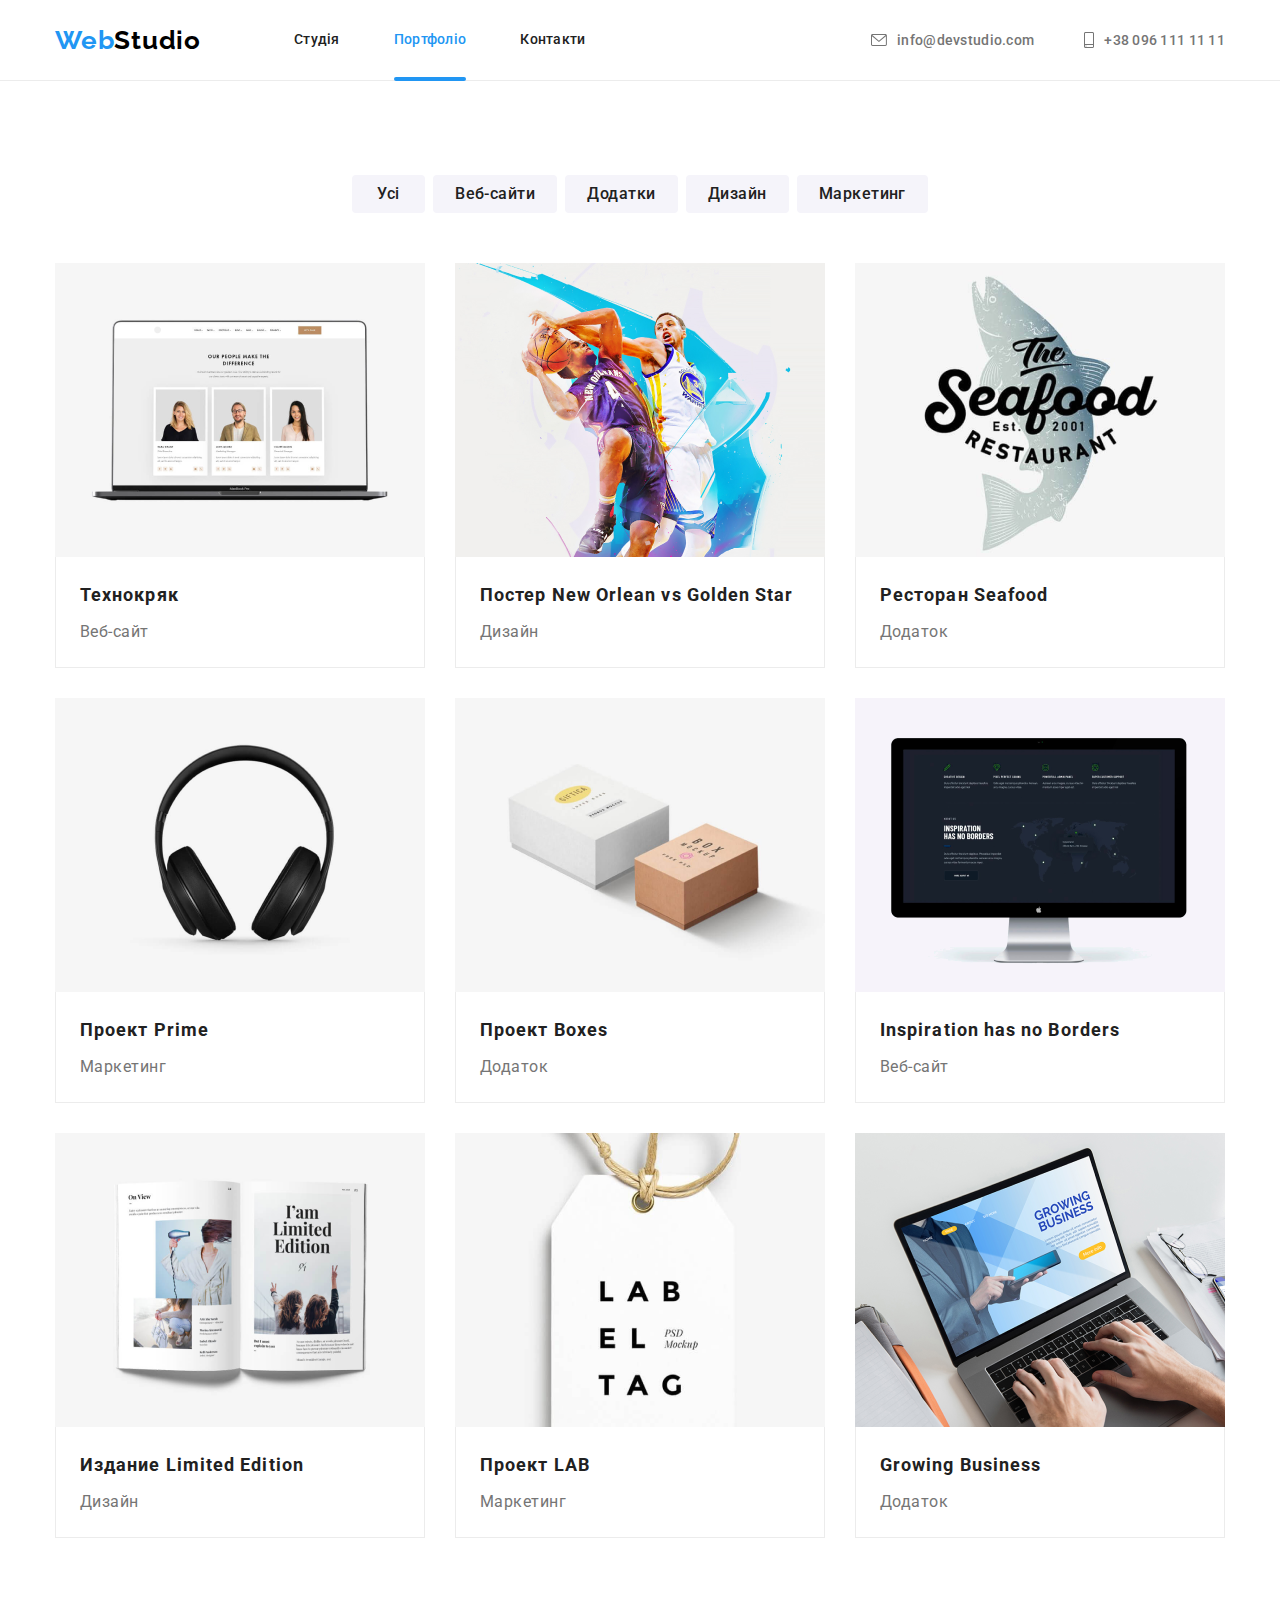
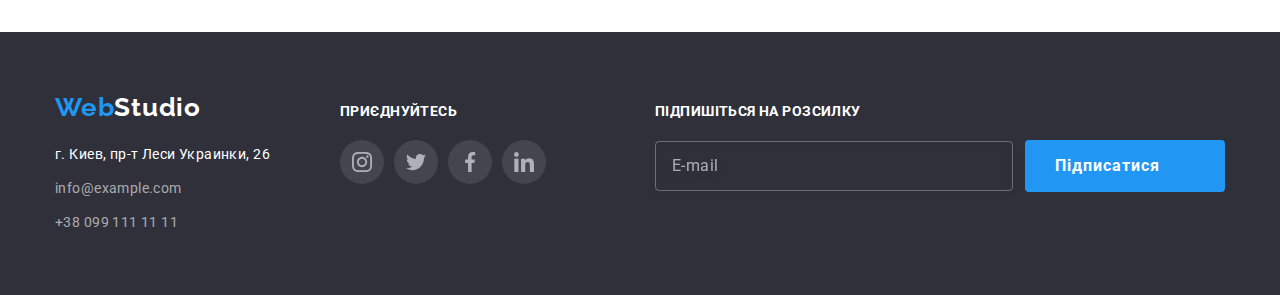
==== portfolio.html @ 4ef209bd "full ready (maybe)" ====
<!DOCTYPE html>
<html lang="uk">

<head>
  <meta charset="UTF-8" />
  <meta http-equiv="X-UA-Compatible" content="IE=edge" />
  <meta name="viewport" content="width=device-width, initial-scale=1.0" />
  <title>Web-Studio</title>
  <link rel="preconnect" href="https://fonts.googleapis.com" />
  <link rel="preconnect" href="https://fonts.gstatic.com" crossorigin />
  <link href="https://fonts.googleapis.com/css2?family=Raleway:wght@700&family=Roboto:wght@400;500;700;900&display=swap"
    rel="stylesheet" />
  <link rel="stylesheet"
    href="https://cdnjs.cloudflare.com/ajax/libs/modern-normalize/1.1.0/modern-normalize.min.css" />
  <link rel="stylesheet" href="./css/main.min.css" />
</head>

<body class="body">
  <header class="header">
    <div class="header__container container">
      <a href="#" lang="en" class="logo header__logo">Web<span class="logo__dark">Studio</span></a>

      <nav class="navigation">
        <ul class="nav-list link list">
          <li class="nav__item"> <a href="./index.html" class="nav__link ">Студія</a></li>

          <li class="nav__item"> <a href="./portfolio.html" class="nav__link nav__link--active">Портфоліо</a></li>
          <li class="nav__item"> <a href="Контакти" class="nav__link ">Контакти</a></li>
        </ul>
      </nav>
      <ul class="contacts header__contacts">
        <li class="contacts__item">
          <a class="contacts__link" href="mailto:info@devstudio.com">
            <svg class="contacts__icon" width="16" height="12">
              <use href="./images/svgs/symbol-defs3.svg#icon-envelope-hover"></use>
            </svg>info@devstudio.com</a>
        </li>
        <li class="contacts__item"> <a class="contacts__link" href="tel:+380961111111">
            <svg class="contacts__icon" width="10" height="16">
              <use href="./images/svgs/symbol-defs3.svg#icon-smartphone"></use>
            </svg>
            +38 096 111 11 11</a> </li>
      </ul>
    </div>
  </header>
  <!-- MAIN SECTION -->
  <main>
    <!-- Section filtr -->
    <section class="section">
      <div class="container">
        <h1 class="visually-hidden">Filter</h1>
        <ul class="filter">
          <li class="filter__item">
            <button class="filter-btn" type="button">Усі</button>
          </li>
          <li class="filter__item">
            <button class="filter-btn" type="button">Веб-сайти</button>
          </li>
          <li class="filter__item">
            <button class="filter-btn" type="button">Додатки</button>
          </li>
          <li class="filter__item">
            <button class="filter-btn" type="button">Дизайн</button>
          </li>
          <li class="filter__item">
            <button class="filter-btn" type="button">Маркетинг</button>
          </li>
        </ul>
        <!-- CONTENT -->
        <ul class="content">
          <li class="content__item">
            <a href="" class="content__link">
              <div class="content__block">
                <img class="content-img" src="./images/img (1).png" alt="технокряк" />
                <p class="content__overlay">Lorem ipsum dolor sit amet consectetur, adipisicing elit. Fugit laborum,
                  ipsum
                  provident volup
              </div>
              <div class="content__wrapper">
                <h2 class="content__title">Технокряк</h2>
                <p class="content__text">Веб-сайт</p>
              </div>
            </a>
          </li>
          <li class="content__item">
            <a href="" class="content__link">
              <div class="content__block"><img class="content-img" src="./images/img (2).png"
                  alt="Постер New Orlean vs Golden Sta" />
                <p class="content__overlay">Lorem ipsum dolor sit amet consectetur, adipisicing elit. Fugit laborum,
                  ipsum
                  provident volup</p>
              </div>
              <div class="content__wrapper">
                <h2 class="content__title">Постер New Orlean vs Golden Star</h2>
                <p class="content__text">Дизайн</p>
              </div>
            </a>
          </li>
          <li class="content__item">
            <a href="" class="content__link">
              <div class="content__block">
                <img class="content-img" src="./images/img (3).png" alt="Ресторан Seafood" />
                <p class="content__overlay">Lorem ipsum dolor sit amet consectetur, adipisicing elit. Fugit laborum,
                  ipsum
                  provident volup</p>
              </div>
              <div class="content__wrapper">
                <h2 class="content__title">Ресторан Seafood</h2>
                <p class="content__text">Додаток</p>
              </div>
            </a>
          </li>
          <li class="content__item">
            <a href="" class="content__link">
              <div class="content__block">
                <img src="./images/img (4).png" alt="Фото навушників" />
                <p class="content__overlay">Lorem ipsum dolor sit amet consectetur, adipisicing elit. Fugit laborum,
                  ipsum
                  provident volup</p>
              </div>
              <div class="content__wrapper">
                <h2 class="content__title">Проект Prime</h2>
                <p class="content__text">Маркетинг</p>
              </div>
            </a>
          </li>
          <li class="content__item">
            <a href="" class="content__link">
              <div class="content__block">
                <img src="./images/img (5).png" alt="Фото коробок з надписами" />
                <p class="content__overlay">Lorem ipsum dolor sit amet consectetur, adipisicing elit. Fugit laborum,
                  ipsum
                  provident volup</p>
              </div>
              <div class="content__wrapper">
                <h2 class="content__title">Проект Boxes</h2>
                <p class="content__text">Додаток</p>
              </div>
            </a>
          </li>
          <li class="content__item">
            <a href="" class="content__link">
              <div class="content__block">
                <img src="./images/img (6).png" alt="Фото монітора" />
                <p class="content__overlay">Lorem ipsum dolor sit amet consectetur, adipisicing elit. Fugit laborum,
                  ipsum
                  provident volup</p>
              </div>
              <div class="content__wrapper">
                <h2 class="content__title">Inspiration has no Borders</h2>
                <p class="content__text">Веб-сайт</p>
              </div>
            </a>
          </li>
          <li class="content__item">
            <a href="" class="content__link">
              <div class="content__block">
                <img src="./images/img (7).png" alt="Фото  книги" />
                <p class="content__overlay">Lorem ipsum dolor sit amet consectetur, adipisicing elit. Fugit laborum,
                  ipsum
                  provident volup</p>
              </div>
              <div class="content__wrapper">
                <h2 class="content__title">Издание Limited Edition</h2>
                <p class="content__text">Дизайн</p>
              </div>
            </a>
          </li>
          <li class="content__item">
            <a href="" class="content__link">
              <div class="content__block">
                <img src="./images/img (8).png" alt="Фотография этикетки" />
                <p class="content__overlay">Lorem ipsum dolor sit amet consectetur, adipisicing elit. Fugit laborum,
                  ipsum
                  provident volup</p>
              </div>
              <div class="content__wrapper">
                <h2 class="content__title">Проект LAB</h2>
                <p class="content__text">Маркетинг</p>
              </div>
            </a>
          </li>
          <li class="content__item">
            <a href="" class="content__link">
              <div class="content__block">
                <img src="./images/img (9).png" alt="Фото открытого планшета" />
                <p class="content__overlay">Lorem ipsum dolor sit amet consectetur, adipisicing elit. Fugit laborum,
                  ipsum
                  provident volup</p>
              </div>
              <div class="content__wrapper">
                <h2 class="content__title">Growing Business</h2>
                <p class="content__text">Додаток</p>
              </div>
            </a>
          </li>
        </ul>
      </div>
    </section>
  </main>
  <!--Footer-->
  <footer class="footer">
    <div class="container container--footer">
      <div class="address-block">
        <a href="#" class="logo footer__logo">Web<span class="logo__light">Studio</span></a>
        <address class="footer__addr">
          <ul class="footer__list footer__list--text">
            <li class="footer__item">
              <a class="footer__link footer__link--location" href="https://goo.gl/maps/vdUjSE2Tv6SdJSwDA"
                target="_blank" rel="noopener noreferrer">г. Киев, пр-т Леси Украинки, 26
              </a>
            </li>
            <li class="footer__item">
              <a class="footer__link" href="mailto:info@example.com">info@example.com</a>
            </li>
            <li class="footer__item">
              <a class="footer__link" href="tel:+380991111111">+38 099 111 11 11</a>
            </li>
          </ul>
        </address>
      </div>
      <div class="social-block">
        <h3 class="footer__title">приєднуйтесь</h3>
        <ul class="social-list">
          <li class="social-list__item">
            <a href="" class="social-list__link social-list__link--footer">
              <svg class="social-list__icon" width="20" height="20">
                <use href="./images/svgs/symbol-defs.svg#icon-instagram-2"></use>
              </svg>
            </a>
          </li>
          <li class="social-list__item">
            <a href="" class="social-list__link social-list__link--footer">
              <svg class="social-list__icon" width="20" height="20">
                <use href="./images/svgs/symbol-defs.svg#icon-twitter-1"></use>
              </svg>
            </a>
          </li>
          <li class="social-list__item">
            <a href="" class="social-list__link social-list__link--footer">
              <svg class="social-list__icon" width="20" height="20">
                <use href="./images/svgs/symbol-defs.svg#icon-facebook-1"></use>
              </svg>
            </a>
          </li>
          <li class="social-list__item">
            <a href="" class="social-list__link social-list__link--footer">
              <svg class="social-list__icon" width="20" height="20">
                <use href="./images/svgs/symbol-defs.svg#icon-linkedin-1"></use>
              </svg>
            </a>
          </li>
        </ul>
      </div>
      <form class="subscription">
        <h3 class="footer__title">Підпишіться на розсилку</h3>
        <div class="subscription__wrapper">
          <input class="subscription__input" type="email" name="email" id="user_email"
            pattern="^([a-z0-9_-]+\.)*[a-z0-9_-]+@[a-z0-9_-]+(\.[a-z0-9_-]+)*\.[a-z]{2,6}$" title="xxxx@xxx.xxx"
            placeholder="E-mail" />
          <button type="submit" class="button button--subscription">
            <span>
              Підписатися
            </span>
            <svg class="social-list__icon subscription__icon" width="24" height="24">
              <use href="./images/icons.svg/sprite.svg#icon-telegram"></use>
            </svg>
          </button>
        </div>
      </form>
    </div>
  </footer>
</body>

</html>
---- css/main.min.css ----
.clients .clients__link,
.work__title,
.features__wrapper,
.checkbox__label,
.social-list__link {
  display: flex;
  align-items: center;
  justify-content: center;
}
.footer__title,
.work__title,
.features__title {
  font-weight: 700;
  font-size: 14px;
  line-height: 1.14;
  text-transform: uppercase;
  letter-spacing: 0.03em;
}
.footer__list--text,
.features__text {
  font-weight: 400;
  font-size: 14px;
  line-height: 1.71;
  letter-spacing: 0.03em;
  margin-top: 0px;
}
.checkbox--visually-hidden,
.visually-hidden {
  position: absolute;
  width: 1px;
  height: 1px;
  margin: -1px;
  border: 0;
  padding: 0;
  white-space: nowrap;
  clip-path: inset(100%);
  clip: rect(0 0 0 0);
  overflow: hidden;
}
.content,
.clients,
.team,
.work {
  display: flex;
  flex-wrap: wrap;
  margin-left: -30px;
  margin-top: -30px;
}
.content__item,
.work__item {
  flex-basis: calc((100% - 90px) / 3);
  margin-left: 30px;
  margin-top: 30px;
}
h1,
h2,
h3,
p {
  margin-top: 0px;
  margin-bottom: 0px;
}
ul,
ol {
  margin-top: 0px;
  margin-bottom: 0px;
  padding-left: 0px;
  list-style: none;
}
img {
  display: block;
  max-width: 100%;
  height: auto;
}
a {
  text-decoration: none;
}
body {
  font-family: 'Roboto', sans-serif;
  background-color: #fff;
  color: #757575;
}
.container {
  width: 1200px;
  margin-left: auto;
  margin-right: auto;
  padding-left: 15px;
  padding-right: 15px;
}
.container--footer {
  align-items: baseline;
  display: flex;
}
.section {
  padding: 94px 0;
}
.section--no-padding-top {
  padding-top: 0;
}
.section--team {
  background: #f5f4fa;
}
.section__title {
  font-weight: 700;
  font-size: 36px;
  line-height: 1.1666666667;
  text-align: center;
  letter-spacing: 0.03em;
  color: #212121;
  margin-bottom: 50px;
}
.button {
  min-width: 200px;
  font-family: inherit;
  font-weight: 700;
  font-size: 16px;
  line-height: 1.875;
  cursor: pointer;
  letter-spacing: 0.06em;
  box-shadow: rgba(0, 0, 0, 0.15);
  color: #fff;
  background-color: #2196f3;
  border-radius: 4px;
  padding: 10px 32px;
  border: 1px solid rgba(0, 0, 0, 0);
  transition: background-color 250ms cubic-bezier(0.4, 0, 0.2, 1);
}
.button:hover,
.button:focus {
  background-color: #188ce8;
}
.button--form {
  align-self: center;
}
.filter-btn {
  min-width: 73px;
  font-weight: 500;
  font-size: 16px;
  line-height: 1.625;
  letter-spacing: 0.03em;
  border: none;
  font-family: inherit;
  color: #212121;
  background: #f5f4fa;
  border-radius: 4px;
  cursor: pointer;
  padding: 6px 22px;
  transition: background-color 250ms cubic-bezier(0.4, 0, 0.2, 1),
    box-shadow 250ms cubic-bezier(0.4, 0, 0.2, 1), color 250ms cubic-bezier(0.4, 0, 0.2, 1);
}
.filter-btn:hover,
.filter-btn:focus {
  background-color: #2196f3;
  box-shadow: 0px 3px 1px rgba(0, 0, 0, 0.1), 0px 1px 2px rgba(0, 0, 0, 0.08),
    0px 2px 2px rgba(0, 0, 0, 0.12);
  border-radius: 4px;
  color: #fff;
}
.navigation {
  display: flex;
  align-items: center;
}
.nav {
  display: flex;
}
.nav__item:not(:last-child) {
  margin-right: 50px;
}
.nav__item {
  display: inline-block;
}
.nav__link {
  display: block;
  position: relative;
  font-weight: 500;
  font-size: 14px;
  line-height: 1.14;
  align-items: center;
  letter-spacing: 0.02em;
  padding-top: 32px;
  padding-bottom: 32px;
  color: #212121;
  transition: color 250ms cubic-bezier(0.4, 0, 0.2, 1);
}
.nav__link:hover,
.nav__link:focus {
  color: #2196f3;
}
.nav__link--active {
  color: #2196f3;
}
.nav__link--active::after {
  content: '';
  display: block;
  position: absolute;
  left: 0;
  bottom: -1px;
  width: 100%;
  height: 4px;
  background: #2196f3;
  border-radius: 2px;
}
.social-list {
  display: flex;
  justify-content: center;
}
.social-list__link {
  width: 44px;
  height: 44px;
  background-color: #fff;
  border-radius: 50%;
  transition: background-color 250ms cubic-bezier(0.4, 0, 0.2, 1);
}
.social-list__link:hover,
.social-list__link:focus {
  background-color: #2196f3;
}
.social-list__link--footer {
  fill: #fff;
  background-color: rgba(255, 255, 255, 0.1);
}
.social-list__link--footer:hover,
.social-list__link--footer:focus {
  background-color: #2196f3;
}
.social-list__icon {
  fill: #afb1b8;
  transition: fill 250ms cubic-bezier(0.4, 0, 0.2, 1);
}
.social-list__link:hover .social-list__icon,
.social-list__link:focus .social-list__icon {
  fill: #fff;
}
.social-list__item:not(:last-child) {
  margin-right: 10px;
}
.logo {
  font-family: 'Raleway', sans-serif;
  font-weight: 700;
  font-size: 26px;
  line-height: 1.19;
  letter-spacing: 0.03em;
  color: #2196f3;
  padding: 24px 0;
}
.logo .logo__dark {
  color: #000;
}
.logo .logo__light {
  color: #fff;
}
.header__logo {
  margin-right: 93px;
}
.footer__logo {
  display: inline-block;
  margin-right: 0;
  margin-bottom: 20px;
  padding: 0%;
}
.footer-link-location {
  color: #fff;
}
.contacts__item:not(:last-child) {
  margin-right: 50px;
}
.contacts__icon {
  fill: currentColor;
  margin-right: 10px;
  transition: fill 250ms cubic-bezier(0.4, 0, 0.2, 1);
}
.contacts__link {
  display: flex;
  color: #757575;
  font-weight: 500;
  font-size: 14px;
  line-height: 1.1428571429;
  align-items: center;
  letter-spacing: 0.02em;
  padding-top: 32px;
  padding-bottom: 32px;
  transition: color 250ms cubic-bezier(0.4, 0, 0.2, 1);
}
.contacts__link:hover,
.contacts__link:focus {
  color: #2196f3;
}
.backdrop {
  position: fixed;
  top: 0;
  left: 0;
  width: 100%;
  height: 100%;
  background-color: rgba(0, 0, 0, 0.1);
  transition: opacity 250ms cubic-bezier(0.4, 0, 0.2, 1),
    visibility 250ms cubic-bezier(0.4, 0, 0.2, 1);
}
.backdrop.is-hidden {
  opacity: 0;
  visibility: hidden;
  pointer-events: none;
}
.modal {
  width: 528px;
  height: 581px;
  background-color: #fff;
  position: absolute;
  padding: 40px;
  top: 50%;
  left: 50%;
  transform: translate(-50%, -50%);
  box-shadow: 0px 1px 3px rgba(0, 0, 0, 0.12), 0px 1px 1px rgba(0, 0, 0, 0.14),
    0px 2px 1px rgba(0, 0, 0, 0.2);
  border-radius: 4px;
}
.close-btn {
  position: absolute;
  top: 8px;
  right: 8px;
  display: flex;
  align-items: center;
  justify-content: center;
  width: 30px;
  height: 30px;
  padding: 0;
  background: rgba(0, 0, 0, 0);
  border: 1px solid rgba(0, 0, 0, 0.1);
  border-radius: 50%;
  cursor: pointer;
}
.close-btn:hover,
.close-btn:focus {
  fill: #188ce8;
}
.contact-form {
  display: flex;
  flex-direction: column;
}
.contact-form .contact-form__field {
  margin-bottom: 10px;
}
.contact-form .contact-form__field--last {
  margin-bottom: 20px;
}
.contact-form .contact-form__wrapper {
  position: relative;
  display: block;
}
.contact-form .contact-form__input {
  width: 100%;
  height: 40px;
  padding-left: 42px;
  border: 1px solid rgba(33, 33, 33, 0.2);
  border-radius: 4px;
  transition: border-color 250ms cubic-bezier(0.4, 0, 0.2, 1);
}
.contact-form .contact-form__input:focus {
  outline: none;
  border-color: #2196f3;
}
.contact-form .contact-form__key {
  display: block;
  font-family: 'Roboto', sans-serif;
  font-weight: 400;
  font-size: 12px;
  line-height: 1.1666666667;
  letter-spacing: 0.01em;
  margin-bottom: 4px;
  color: #757575;
}
.contact-form .contact-form__topic {
  font-family: 'Roboto', sans-serif;
  font-weight: 700;
  font-size: 20px;
  line-height: 1.15;
  text-align: center;
  letter-spacing: 0.03em;
  color: #212121;
  margin-bottom: 12px;
}
.contact-form__icon {
  display: block;
  position: absolute;
  top: 50%;
  left: 12px;
  transform: translateY(-50%);
  transition: fill 250ms cubic-bezier(0.4, 0, 0.2, 1);
}
.contact-form__input:focus + .contact-form__icon {
  fill: #2196f3;
}
.contact-form__message {
  display: block;
  width: 100%;
  height: 120px;
  border: 1px solid rgba(33, 33, 33, 0.2);
  border-radius: 4px;
  resize: none;
  padding: 12px 16px;
  transition: border-color 250ms cubic-bezier(0.4, 0, 0.2, 1);
}
.contact-form__message:focus {
  outline: none;
  border-color: #2196f3;
}
.contact-form__message::placeholder {
  font-family: 'Roboto', sans-serif;
  font-weight: 400;
  font-size: 14px;
  line-height: 1.1428571429;
  letter-spacing: 0.01em;
  color: rgba(117, 117, 117, 0.5);
}
.content__title {
  font-weight: 700;
  font-size: 18px;
  line-height: 2;
  letter-spacing: 0.06em;
  color: #212121;
  margin-bottom: 4px;
}
.content__text {
  font-weight: 400;
  font-size: 16px;
  line-height: 1.875;
  letter-spacing: 0.03em;
  color: #757575;
}
.checkbox__label {
  flex-wrap: wrap;
  font-family: 'Roboto', sans-serif;
  font-weight: 400;
  font-size: 14px;
  line-height: 1.7142857143;
  letter-spacing: 0.03em;
  color: #757575;
  margin-bottom: 30px;
}
.checkbox__label::before {
  display: block;
  content: '';
  width: 16px;
  height: 15px;
  border: 2px solid #000;
  border-radius: 2px;
  cursor: pointer;
  margin-right: 4px;
}
.checkbox:checked + .checkbox__label::before {
  background-color: #2196f3;
  border-color: #2196f3;
  background-image: url('../images/svgs/symbol-defs-check.svg');
  background-repeat: no-repeat;
  background-position: center;
  background-size: 11px 8px;
}
.checkbox:focus + .checkbox__label::before {
  border: 2px solid #2196f3;
}
.checkbox__label .checkbox__link {
  text-decoration: underline;
  color: #2196f3;
}
.header {
  border-bottom-width: 1px;
  border-bottom-style: solid;
  border-bottom-color: #ececec;
}
.header__container {
  display: flex;
  align-items: center;
}
.header__contacts {
  display: flex;
  margin-left: auto;
}
.hero {
  height: 600px;
  background-position: center;
  background-repeat: no-repeat;
  padding-top: 200px;
  padding-bottom: 200px;
  background-color: #c4c4c4;
  background-image: linear-gradient(to right, rgba(47, 48, 58, 0.4), rgba(47, 48, 58, 0.4)),
    url('../images/Img-hero-opt.jpg');
  text-align: center;
  margin: 0 auto;
  max-width: 1600px;
  background-size: cover;
}
.hero__title {
  width: 696px;
  margin-top: 0px;
  margin-bottom: 30px;
  margin-left: auto;
  margin-right: auto;
  font-weight: 900;
  font-size: 44px;
  line-height: 1.36;
  letter-spacing: 0.06em;
  text-transform: uppercase;
  color: #fff;
}
.features__title {
  color: #212121;
  margin-top: 0px;
  margin-bottom: 10px;
}
.features {
  display: flex;
  flex-wrap: wrap;
  margin: -15px;
}
.features__item {
  margin: 15px;
  flex-basis: calc((100% - 120px) / 4);
}
.features__wrapper {
  width: 270px;
  height: 120px;
  margin-bottom: 30px;
  background: #f5f4fa;
  border-radius: 4px;
}
.work__item {
  position: relative;
}
.work__title {
  position: absolute;
  left: 0%;
  bottom: 0%;
  width: 100%;
  height: 70px;
  color: #fff;
  background: rgba(47, 48, 58, 0.8);
  margin-bottom: 0;
}
.team__item {
  flex-basis: calc((100% - 120px) / 4);
  margin-left: 30px;
  margin-top: 30px;
  background: #fff;
  box-shadow: 0px 1px 3px rgba(0, 0, 0, 0.12), 0px 1px 1px rgba(0, 0, 0, 0.14),
    0px 2px 1px rgba(0, 0, 0, 0.2);
  border-radius: 0px 0px 4px 4px;
}
.team__wrapper {
  padding: 30px 0;
}
.team__title {
  font-weight: 500;
  font-size: 16px;
  line-height: 1.19;
  text-align: center;
  letter-spacing: 0.03em;
  color: #212121;
  margin-bottom: 10px;
}
.team__text {
  font-weight: 400;
  font-size: 16px;
  line-height: 1.19;
  text-align: center;
  letter-spacing: 0.03em;
  margin-bottom: 16px;
}
.clients .clients__item {
  flex-basis: calc((100% - 180px) / 6);
  margin-left: 30px;
  margin-top: 30px;
}
.clients .clients__link {
  width: 170px;
  height: 92px;
  box-sizing: border-box;
  border: 1px solid #afb1b8;
  border-radius: 4px;
  transition: border 250ms cubic-bezier(0.4, 0, 0.2, 1);
}
.clients .clients__link:hover,
.clients .clients__link:focus {
  border: 1px solid #2196f3;
}
.clients__icon {
  width: 106px;
  height: 60px;
  fill: #afb1b8;
  transition: fill 250ms cubic-bezier(0.4, 0, 0.2, 1);
}
.clients__link:hover .clients__icon,
.clients__link:focus .clients__icon {
  fill: #2196f3;
}
.filter {
  display: flex;
  flex-wrap: wrap;
  margin-bottom: 50px;
  justify-content: center;
}
.filter__item:not(:last-child) {
  margin-right: 8px;
}
.content__link {
  display: block;
  transition: box-shadow 250ms cubic-bezier(0.4, 0, 0.2, 1);
}
.content__link:hover,
.content__link:focus {
  box-shadow: 0px 1px 1px rgba(0, 0, 0, 0.12), 0px 4px 4px rgba(0, 0, 0, 0.06),
    1px 4px 6px rgba(0, 0, 0, 0.16);
}
.content__overlay {
  position: absolute;
  font-weight: 400;
  font-size: 18px;
  line-height: 1.56;
  letter-spacing: 0.03em;
  color: #fff;
  top: 0;
  left: 0;
  width: 100%;
  height: 100%;
  padding-top: 63px;
  padding-left: 24px;
  padding-right: 24px;
  background: rgba(33, 150, 243, 0.9);
  overflow: auto;
  transform: translateY(100%);
  transition: transform 250ms cubic-bezier(0.4, 0, 0.2, 1);
}
.content__link:hover .content__overlay,
.content__link:focus .content__overlay {
  transform: translateY(0%);
}
.content__wrapper {
  border: 1px solid #ececec;
  border-top: none;
  padding: 20px 24px;
}
.content__block {
  position: relative;
  overflow: hidden;
}
.footer {
  background: #2f303a;
  padding: 60px 0;
}
.footer__item {
  font-style: normal;
}
.footer__item:not(:last-child) {
  margin-bottom: 10px;
}
.footer__link {
  color: rgba(255, 255, 255, 0.6);
  transition: color 250ms cubic-bezier(0.4, 0, 0.2, 1);
}
.footer__link:hover,
.footer__link:focus {
  color: #2196f3;
}
.footer__title {
  color: #fff;
  margin-bottom: 20px;
}
.footer__link--location {
  color: #fff;
}
.footer__link--location:hover,
.footer__link--location:focus {
  color: #fff;
}
.address-block {
  margin-right: 70px;
}
.subscription {
  margin-left: auto;
}
.subscription__input {
  background-color: rgba(0, 0, 0, 0);
  width: 358px;
  height: 50px;
  font-family: var(--primary-font-family);
  font-weight: 400;
  font-size: 16px;
  line-height: 1.25;
  padding: 15px 16px;
  margin-right: 12px;
  letter-spacing: 0.03em;
  color: #fff;
  border: 1px solid rgba(255, 255, 255, 0.3);
  filter: drop-shadow(0px 4px 4px rgba(0, 0, 0, 0.15));
  border-radius: 4px;
}
.subscription__input::placeholder {
  color: rgba(255, 255, 255, 0.6);
}
.subscription__wrapper {
  display: flex;
  align-items: center;
}
.subscription__icon {
  fill: #fff;
  margin-left: 10px;
}
.button--subscription {
  display: flex;
  align-items: center;
  padding: 10px 28px 10px 29px;
} /*# sourceMappingURL=main.min.css.map */
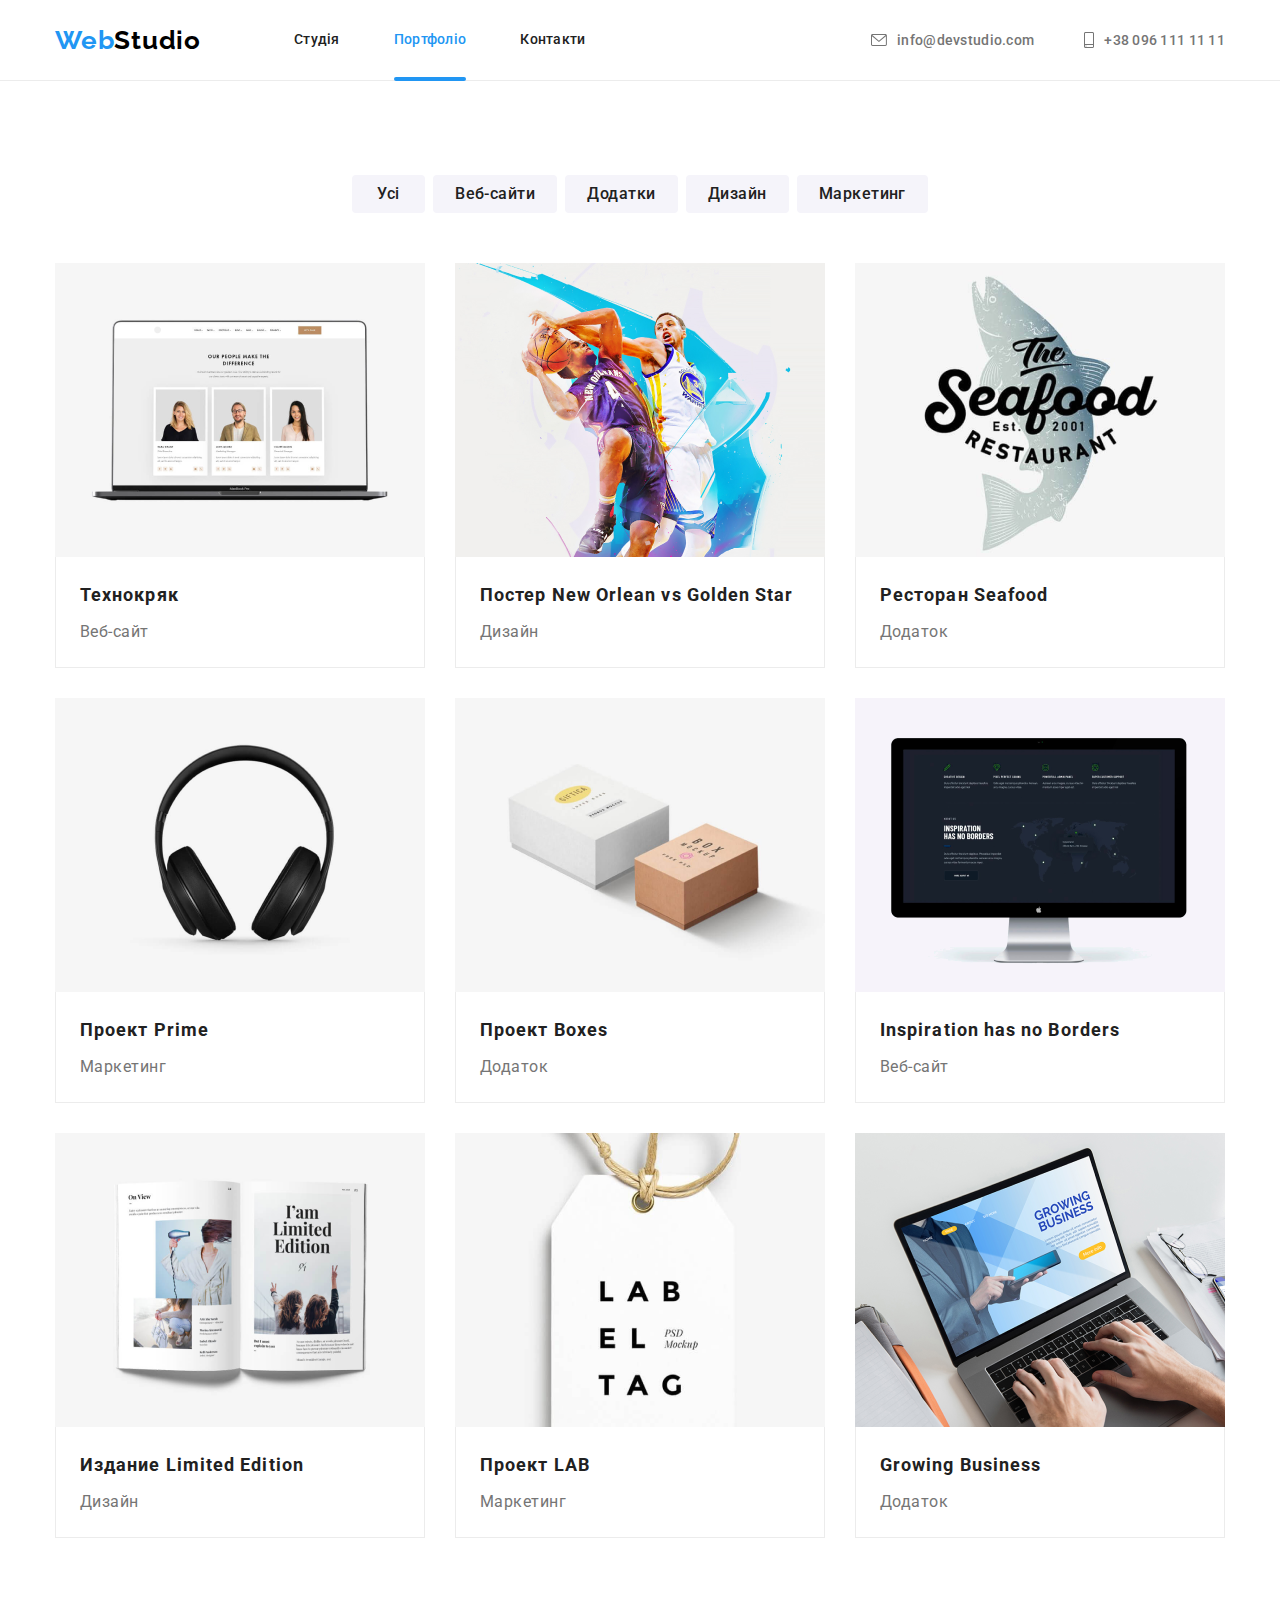
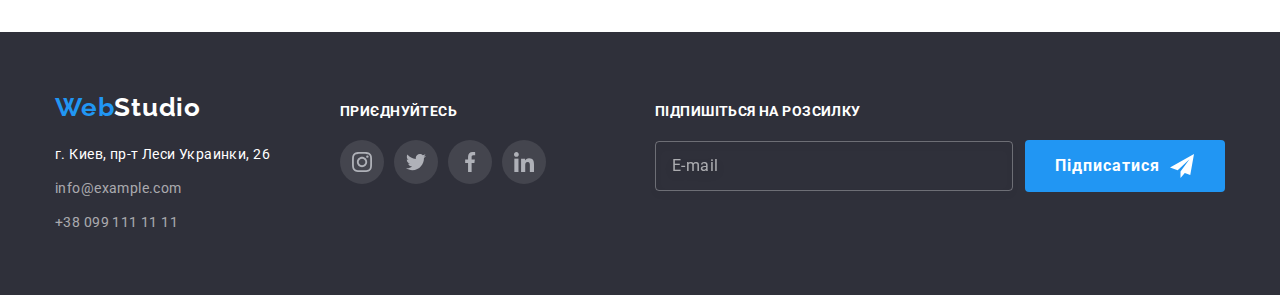
==== commit 62877597: "update" ====
--- a/portfolio.html
+++ b/portfolio.html
@@ -263,7 +263,7 @@
               Підписатися
             </span>
             <svg class="social-list__icon subscription__icon" width="24" height="24">
-              <use href="./images/icons.svg/sprite.svg#icon-telegram"></use>
+              <use href="./images/svgs/symbol-defs-telegram.svg#icon-icon-send"></use>
             </svg>
           </button>
         </div>
